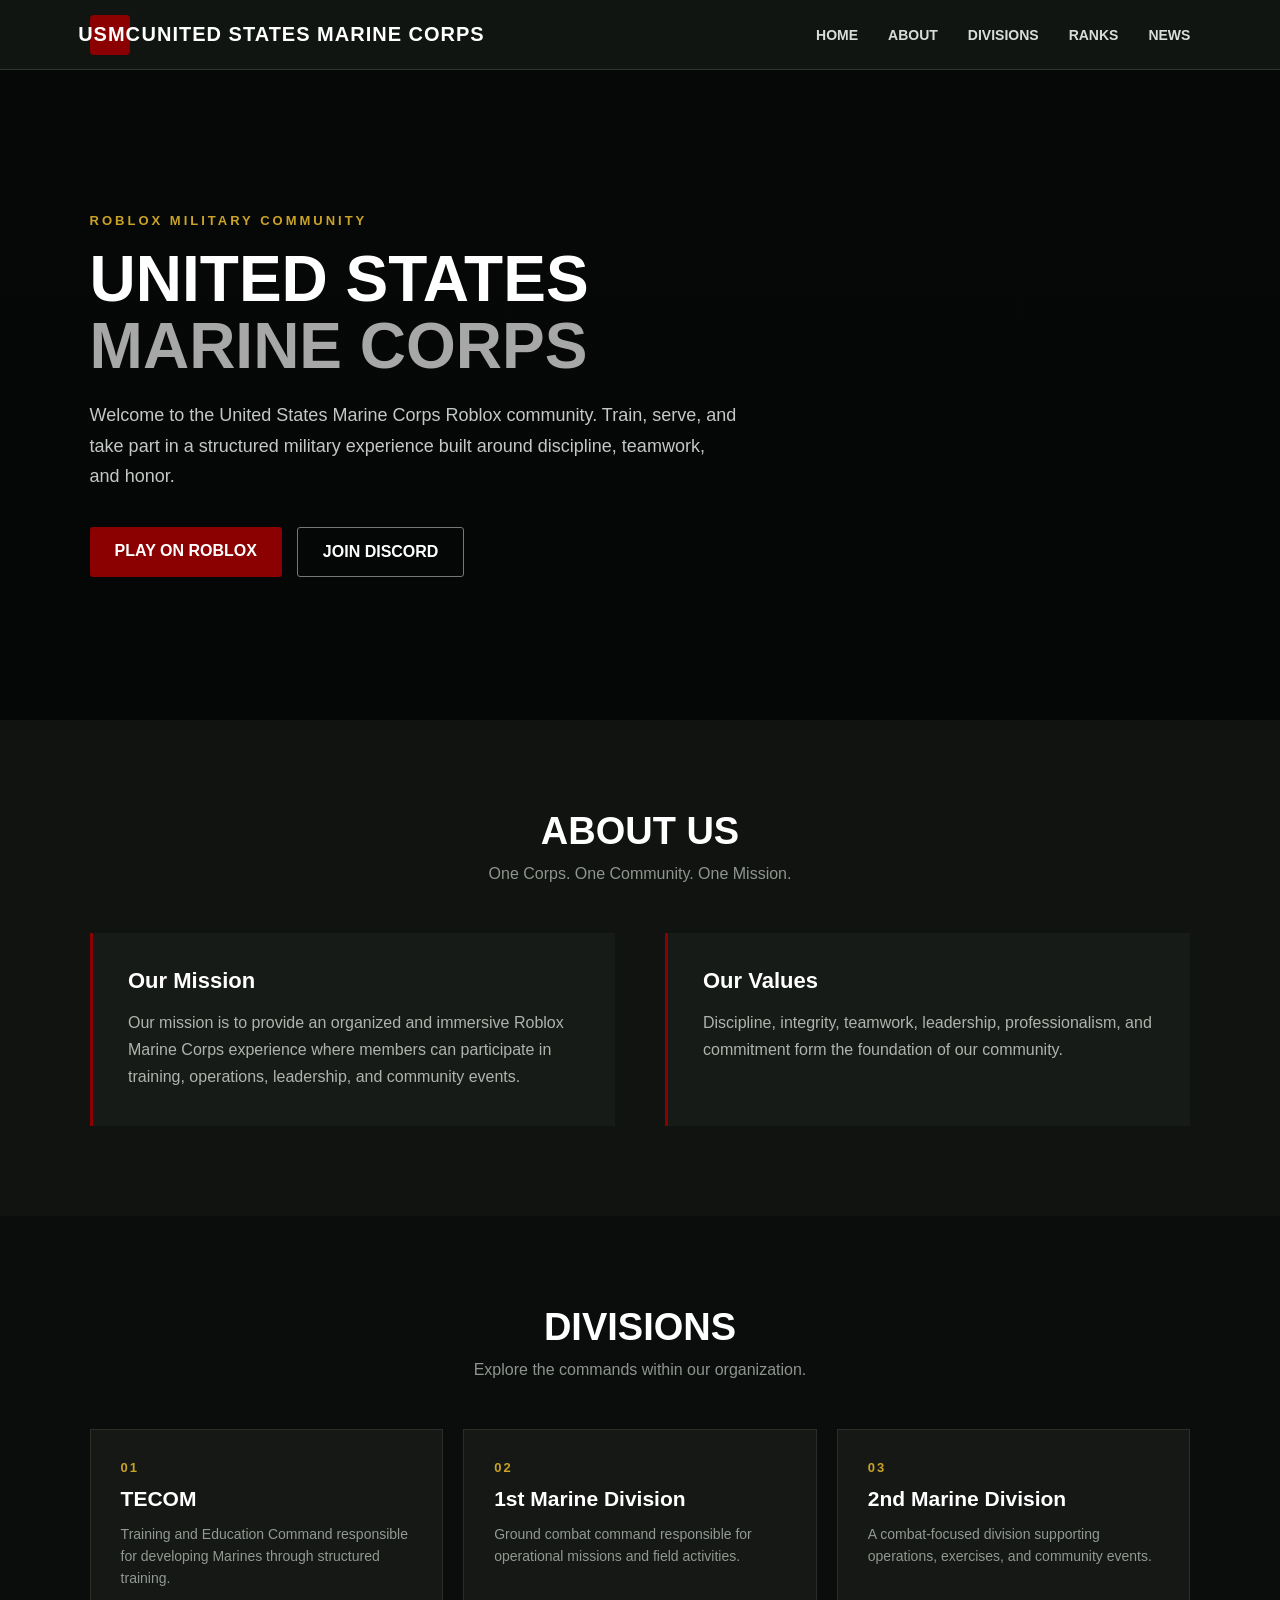
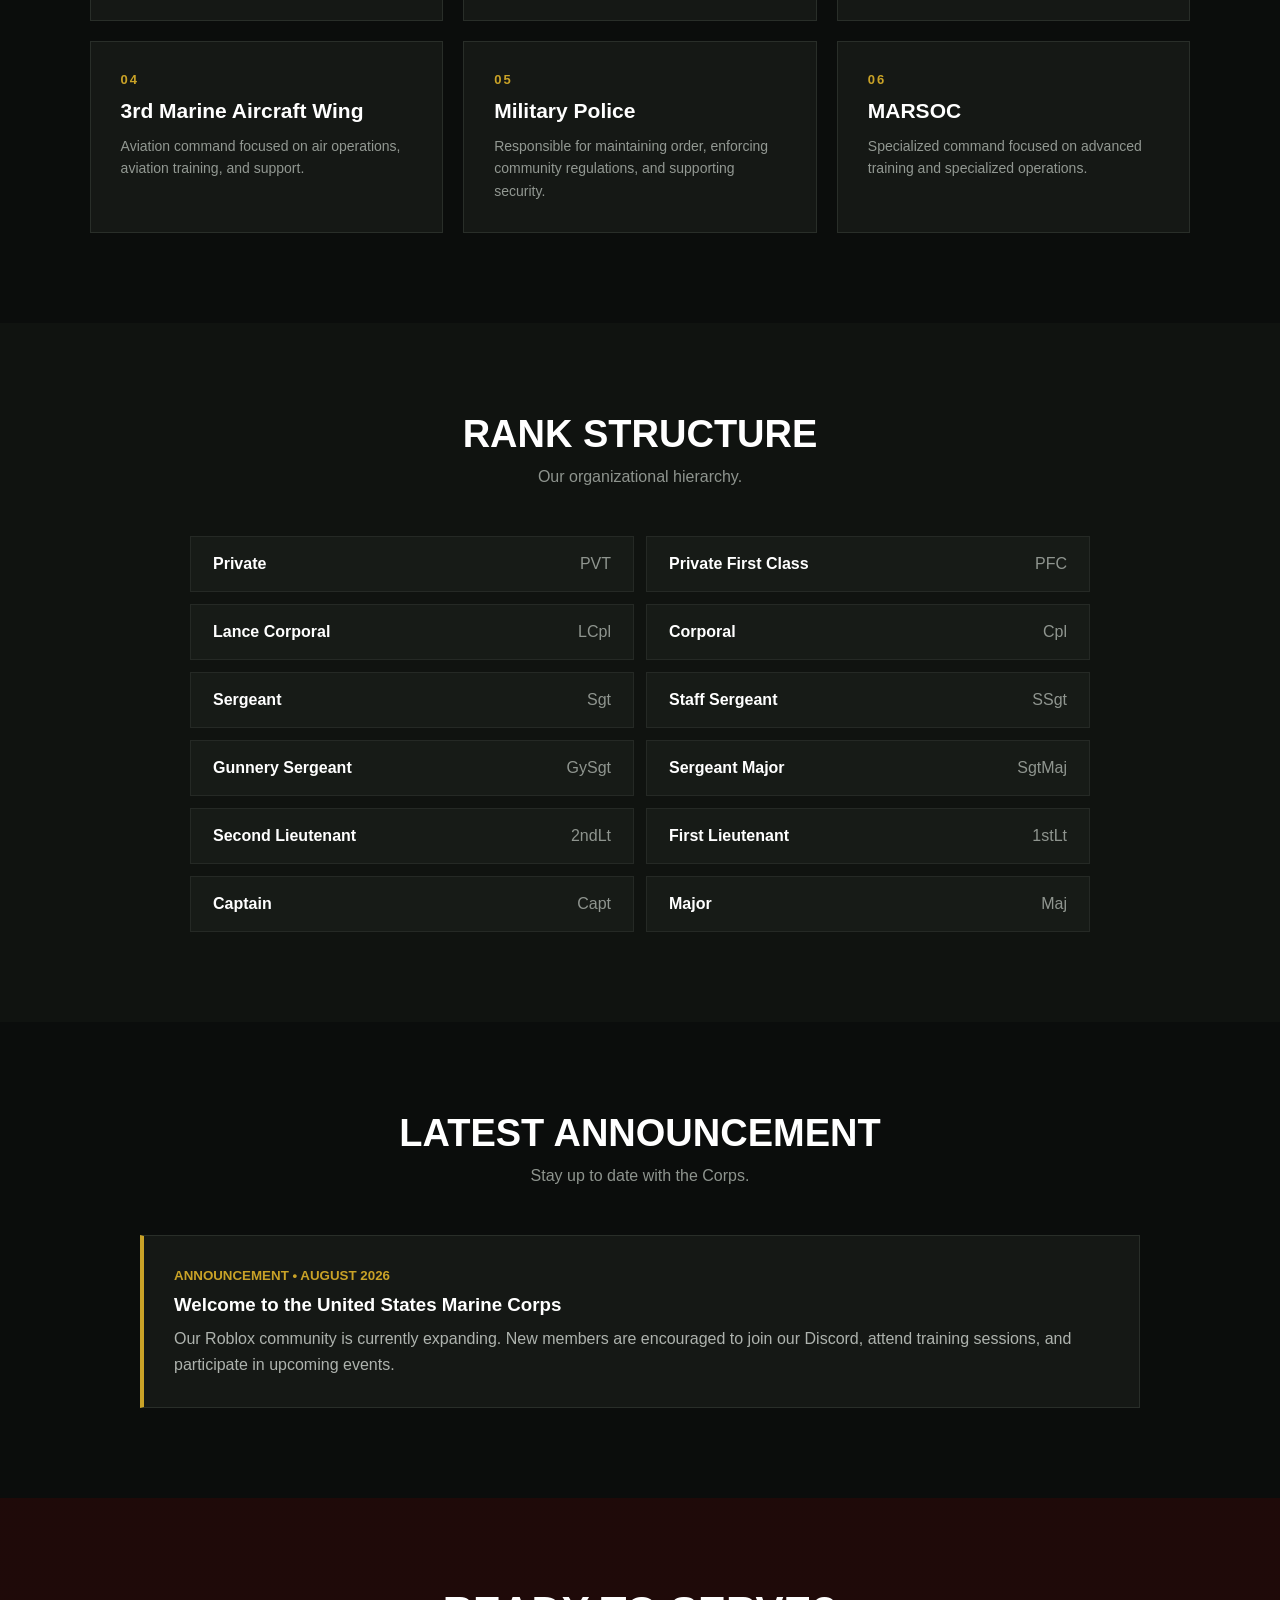
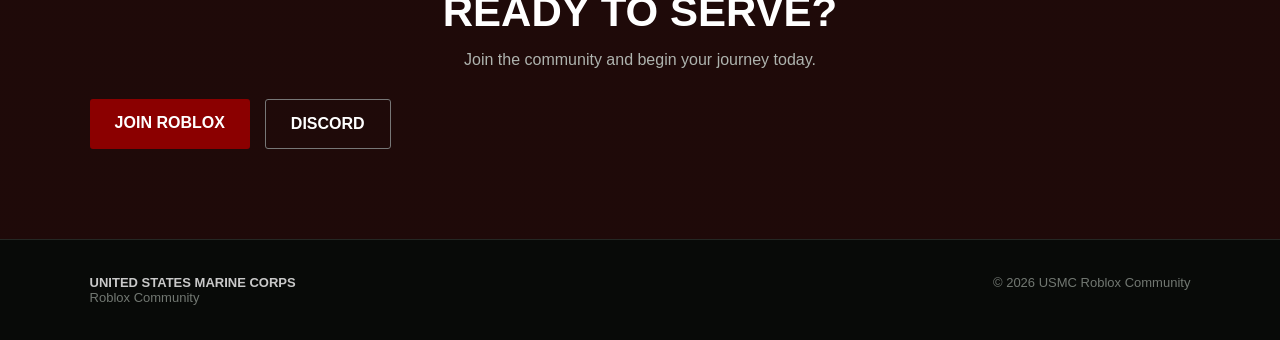
==== index.html @ 9f027468 "Create index.html" ====
<!DOCTYPE html>
<html lang="en">
<head>
    <meta charset="UTF-8">
    <meta name="viewport" content="width=device-width, initial-scale=1.0">

    <title>United States Marine Corps | Roblox</title>

    <style>
        * {
            margin: 0;
            padding: 0;
            box-sizing: border-box;
            font-family: Arial, Helvetica, sans-serif;
        }

        body {
            background: #0b0d0c;
            color: #ffffff;
        }

        /* NAVBAR */
        nav {
            height: 70px;
            background: #111512;
            border-bottom: 1px solid #303630;
            display: flex;
            align-items: center;
            justify-content: space-between;
            padding: 0 7%;
            position: sticky;
            top: 0;
            z-index: 1000;
        }

        .logo {
            display: flex;
            align-items: center;
            gap: 12px;
            font-size: 20px;
            font-weight: bold;
            letter-spacing: 1px;
        }

        .logo-icon {
            width: 40px;
            height: 40px;
            background: #8b0000;
            display: flex;
            align-items: center;
            justify-content: center;
            font-weight: bold;
            border-radius: 4px;
        }

        nav ul {
            list-style: none;
            display: flex;
            gap: 30px;
        }

        nav a {
            color: #d9ddd9;
            text-decoration: none;
            font-size: 14px;
            font-weight: bold;
            transition: 0.2s;
        }

        nav a:hover {
            color: #c9a227;
        }

        /* HERO */
        .hero {
            min-height: 650px;
            display: flex;
            align-items: center;
            padding: 80px 7%;
            background:
                linear-gradient(rgba(5, 7, 6, 0.82), rgba(5, 7, 6, 0.95)),
                url("https://images.unsplash.com/photo-1579912437766-7896df6d3cd3?auto=format&fit=crop&w=2000&q=80");
            background-size: cover;
            background-position: center;
        }

        .hero-content {
            max-width: 750px;
        }

        .eyebrow {
            color: #c9a227;
            font-weight: bold;
            letter-spacing: 3px;
            font-size: 13px;
            margin-bottom: 18px;
        }

        .hero h1 {
            font-size: 64px;
            line-height: 1.05;
            margin-bottom: 20px;
            text-transform: uppercase;
        }

        .hero h1 span {
            color: #a7a7a7;
        }

        .hero p {
            color: #c4c8c4;
            font-size: 18px;
            line-height: 1.7;
            max-width: 650px;
            margin-bottom: 35px;
        }

        .buttons {
            display: flex;
            gap: 15px;
            flex-wrap: wrap;
        }

        .button {
            display: inline-block;
            padding: 15px 25px;
            text-decoration: none;
            font-weight: bold;
            border-radius: 3px;
            transition: 0.2s;
        }

        .primary {
            background: #8b0000;
            color: white;
        }

        .primary:hover {
            background: #aa0000;
            transform: translateY(-2px);
        }

        .secondary {
            border: 1px solid #777;
            color: white;
        }

        .secondary:hover {
            border-color: #c9a227;
            color: #c9a227;
        }

        /* SECTIONS */
        section {
            padding: 90px 7%;
        }

        .section-title {
            text-align: center;
            margin-bottom: 50px;
        }

        .section-title h2 {
            font-size: 38px;
            text-transform: uppercase;
            margin-bottom: 12px;
        }

        .section-title p {
            color: #8e948e;
        }

        /* ABOUT */
        .about {
            background: #101310;
        }

        .about-grid {
            display: grid;
            grid-template-columns: 1fr 1fr;
            gap: 50px;
            max-width: 1100px;
            margin: auto;
        }

        .about-card {
            background: #171b17;
            padding: 35px;
            border-left: 3px solid #8b0000;
        }

        .about-card h3 {
            margin-bottom: 15px;
            font-size: 22px;
        }

        .about-card p {
            color: #aeb3ae;
            line-height: 1.7;
        }

        /* DIVISIONS */
        .division-grid {
            max-width: 1200px;
            margin: auto;
            display: grid;
            grid-template-columns: repeat(3, 1fr);
            gap: 20px;
        }

        .division {
            background: #151815;
            border: 1px solid #292e29;
            padding: 30px;
            transition: 0.25s;
        }

        .division:hover {
            transform: translateY(-5px);
            border-color: #8b0000;
        }

        .division-number {
            color: #c9a227;
            font-size: 13px;
            font-weight: bold;
            letter-spacing: 2px;
        }

        .division h3 {
            margin: 12px 0;
            font-size: 21px;
        }

        .division p {
            color: #929892;
            line-height: 1.6;
            font-size: 14px;
        }

        /* RANKS */
        .ranks {
            background: #101310;
        }

        .rank-list {
            max-width: 900px;
            margin: auto;
            display: grid;
            grid-template-columns: repeat(2, 1fr);
            gap: 12px;
        }

        .rank {
            background: #171b17;
            padding: 18px 22px;
            display: flex;
            justify-content: space-between;
            border: 1px solid #252925;
        }

        .rank span {
            color: #8f958f;
        }

        /* ANNOUNCEMENTS */
        .announcement {
            max-width: 1000px;
            margin: auto;
            background: #151815;
            border: 1px solid #292e29;
            padding: 30px;
            border-left: 4px solid #c9a227;
        }

        .announcement small {
            color: #c9a227;
            font-weight: bold;
        }

        .announcement h3 {
            margin: 10px 0;
        }

        .announcement p {
            color: #aeb3ae;
            line-height: 1.6;
        }

        /* CTA */
        .cta {
            text-align: center;
            background:
                linear-gradient(rgba(90, 0, 0, 0.25), rgba(90, 0, 0, 0.25)),
                #0b0d0c;
        }

        .cta h2 {
            font-size: 42px;
            margin-bottom: 15px;
        }

        .cta p {
            color: #aeb3ae;
            margin-bottom: 30px;
        }

        /* FOOTER */
        footer {
            background: #080a08;
            border-top: 1px solid #242824;
            padding: 35px 7%;
            display: flex;
            justify-content: space-between;
            color: #727872;
            font-size: 13px;
        }

        footer strong {
            color: #c9c9c9;
        }

        /* MOBILE */
        @media (max-width: 800px) {

            nav {
                padding: 0 5%;
            }

            nav ul {
                display: none;
            }

            .hero h1 {
                font-size: 42px;
            }

            .about-grid {
                grid-template-columns: 1fr;
            }

            .division-grid {
                grid-template-columns: 1fr;
            }

            .rank-list {
                grid-template-columns: 1fr;
            }

            footer {
                flex-direction: column;
                gap: 10px;
            }
        }
    </style>
</head>

<body>

    <!-- NAVIGATION -->
    <nav>
        <div class="logo">
            <div class="logo-icon">USMC</div>
            <span>UNITED STATES MARINE CORPS</span>
        </div>

        <ul>
            <li><a href="#home">HOME</a></li>
            <li><a href="#about">ABOUT</a></li>
            <li><a href="#divisions">DIVISIONS</a></li>
            <li><a href="#ranks">RANKS</a></li>
            <li><a href="#news">NEWS</a></li>
        </ul>
    </nav>

    <!-- HERO -->
    <section class="hero" id="home">
        <div class="hero-content">

            <div class="eyebrow">
                ROBLOX MILITARY COMMUNITY
            </div>

            <h1>
                UNITED STATES<br>
                <span>MARINE CORPS</span>
            </h1>

            <p>
                Welcome to the United States Marine Corps Roblox
                community. Train, serve, and take part in a structured
                military experience built around discipline, teamwork,
                and honor.
            </p>

            <div class="buttons">
                <!-- CHANGE THESE LINKS -->
                <a class="button primary"
                   href="https://www.roblox.com/"
                   target="_blank">
                    PLAY ON ROBLOX
                </a>

                <a class="button secondary"
                   href="https://discord.com/"
                   target="_blank">
                    JOIN DISCORD
                </a>
            </div>

        </div>
    </section>

    <!-- ABOUT -->
    <section class="about" id="about">

        <div class="section-title">
            <h2>About Us</h2>
            <p>One Corps. One Community. One Mission.</p>
        </div>

        <div class="about-grid">

            <div class="about-card">
                <h3>Our Mission</h3>
                <p>
                    Our mission is to provide an organized and immersive
                    Roblox Marine Corps experience where members can
                    participate in training, operations, leadership,
                    and community events.
                </p>
            </div>

            <div class="about-card">
                <h3>Our Values</h3>
                <p>
                    Discipline, integrity, teamwork, leadership,
                    professionalism, and commitment form the foundation
                    of our community.
                </p>
            </div>

        </div>
    </section>

    <!-- DIVISIONS -->
    <section id="divisions">

        <div class="section-title">
            <h2>Divisions</h2>
            <p>Explore the commands within our organization.</p>
        </div>

        <div class="division-grid">

            <div class="division">
                <div class="division-number">01</div>
                <h3>TECOM</h3>
                <p>
                    Training and Education Command responsible for
                    developing Marines through structured training.
                </p>
            </div>

            <div class="division">
                <div class="division-number">02</div>
                <h3>1st Marine Division</h3>
                <p>
                    Ground combat command responsible for operational
                    missions and field activities.
                </p>
            </div>

            <div class="division">
                <div class="division-number">03</div>
                <h3>2nd Marine Division</h3>
                <p>
                    A combat-focused division supporting operations,
                    exercises, and community events.
                </p>
            </div>

            <div class="division">
                <div class="division-number">04</div>
                <h3>3rd Marine Aircraft Wing</h3>
                <p>
                    Aviation command focused on air operations,
                    aviation training, and support.
                </p>
            </div>

            <div class="division">
                <div class="division-number">05</div>
                <h3>Military Police</h3>
                <p>
                    Responsible for maintaining order, enforcing
                    community regulations, and supporting security.
                </p>
            </div>

            <div class="division">
                <div class="division-number">06</div>
                <h3>MARSOC</h3>
                <p>
                    Specialized command focused on advanced training
                    and specialized operations.
                </p>
            </div>

        </div>
    </section>

    <!-- RANKS -->
    <section class="ranks" id="ranks">

        <div class="section-title">
            <h2>Rank Structure</h2>
            <p>Our organizational hierarchy.</p>
        </div>

        <div class="rank-list">

            <div class="rank">
                <strong>Private</strong>
                <span>PVT</span>
            </div>

            <div class="rank">
                <strong>Private First Class</strong>
                <span>PFC</span>
            </div>

            <div class="rank">
                <strong>Lance Corporal</strong>
                <span>LCpl</span>
            </div>

            <div class="rank">
                <strong>Corporal</strong>
                <span>Cpl</span>
            </div>

            <div class="rank">
                <strong>Sergeant</strong>
                <span>Sgt</span>
            </div>

            <div class="rank">
                <strong>Staff Sergeant</strong>
                <span>SSgt</span>
            </div>

            <div class="rank">
                <strong>Gunnery Sergeant</strong>
                <span>GySgt</span>
            </div>

            <div class="rank">
                <strong>Sergeant Major</strong>
                <span>SgtMaj</span>
            </div>

            <div class="rank">
                <strong>Second Lieutenant</strong>
                <span>2ndLt</span>
            </div>

            <div class="rank">
                <strong>First Lieutenant</strong>
                <span>1stLt</span>
            </div>

            <div class="rank">
                <strong>Captain</strong>
                <span>Capt</span>
            </div>

            <div class="rank">
                <strong>Major</strong>
                <span>Maj</span>
            </div>

        </div>
    </section>

    <!-- NEWS -->
    <section id="news">

        <div class="section-title">
            <h2>Latest Announcement</h2>
            <p>Stay up to date with the Corps.</p>
        </div>

        <div class="announcement">

            <small>ANNOUNCEMENT • AUGUST 2026</small>

            <h3>Welcome to the United States Marine Corps</h3>

            <p>
                Our Roblox community is currently expanding.
                New members are encouraged to join our Discord,
                attend training sessions, and participate in
                upcoming events.
            </p>

        </div>

    </section>

    <!-- CALL TO ACTION -->
    <section class="cta">

        <h2>READY TO SERVE?</h2>

        <p>
            Join the community and begin your journey today.
        </p>

        <div class="buttons">

            <a class="button primary"
               href="https://www.roblox.com/"
               target="_blank">
                JOIN ROBLOX
            </a>

            <a class="button secondary"
               href="https://discord.com/"
               target="_blank">
                DISCORD
            </a>

        </div>

    </section>

    <!-- FOOTER -->
    <footer>

        <div>
            <strong>UNITED STATES MARINE CORPS</strong>
            <br>
            Roblox Community
        </div>

        <div>
            © 2026 USMC Roblox Community
        </div>

    </footer>

</body>
</html>
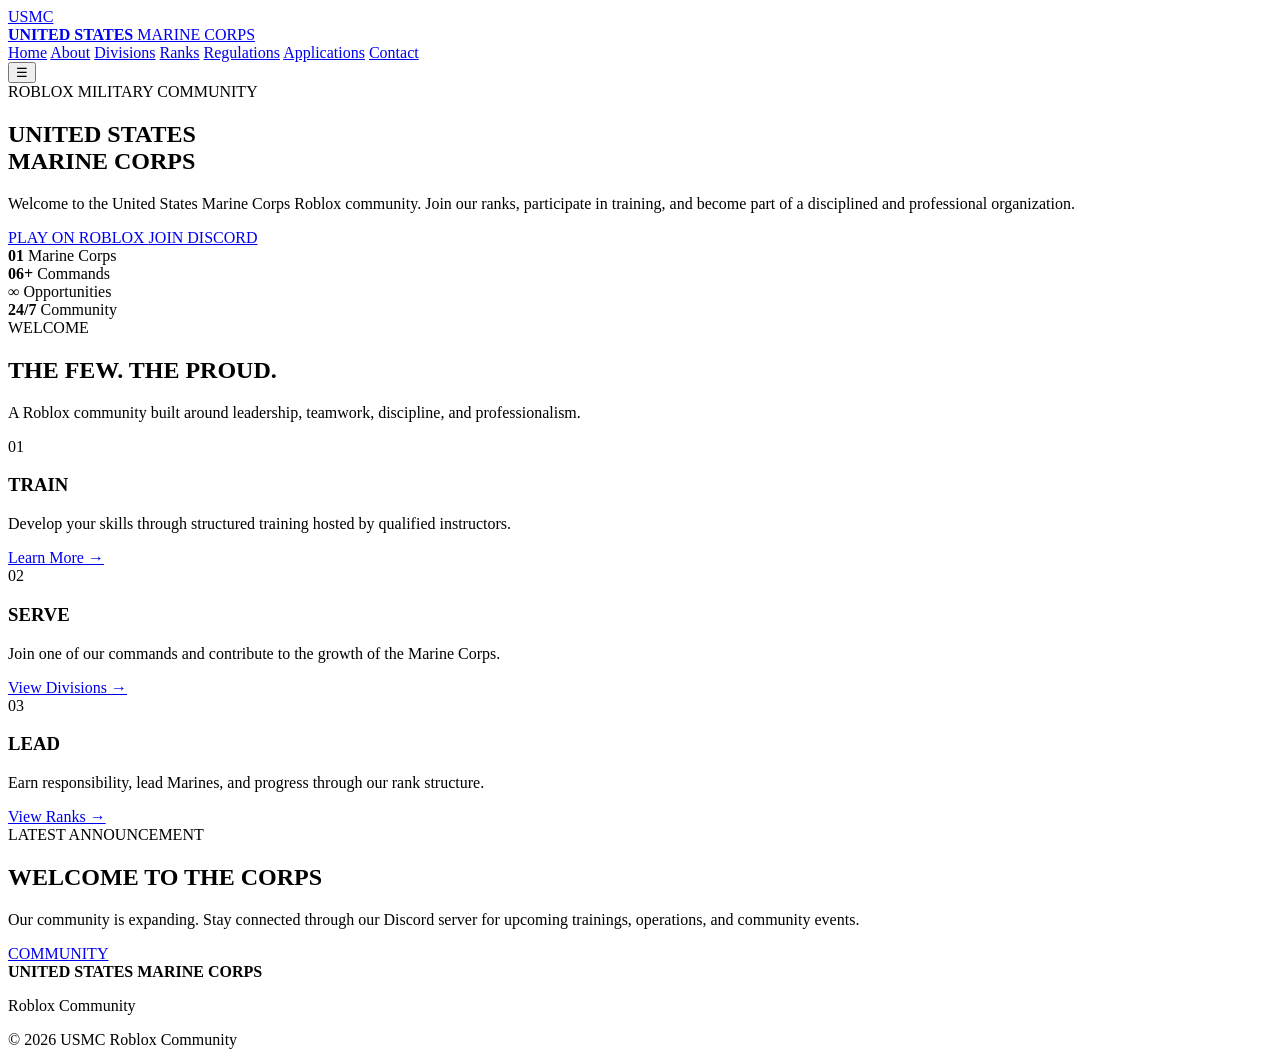
==== commit 3637ecae: "Update index.html" ====
--- a/index.html
+++ b/index.html
@@ -3,652 +3,176 @@
 <head>
     <meta charset="UTF-8">
     <meta name="viewport" content="width=device-width, initial-scale=1.0">
-
-    <title>United States Marine Corps | Roblox</title>
-
-    <style>
-        * {
-            margin: 0;
-            padding: 0;
-            box-sizing: border-box;
-            font-family: Arial, Helvetica, sans-serif;
-        }
-
-        body {
-            background: #0b0d0c;
-            color: #ffffff;
-        }
-
-        /* NAVBAR */
-        nav {
-            height: 70px;
-            background: #111512;
-            border-bottom: 1px solid #303630;
-            display: flex;
-            align-items: center;
-            justify-content: space-between;
-            padding: 0 7%;
-            position: sticky;
-            top: 0;
-            z-index: 1000;
-        }
-
-        .logo {
-            display: flex;
-            align-items: center;
-            gap: 12px;
-            font-size: 20px;
-            font-weight: bold;
-            letter-spacing: 1px;
-        }
-
-        .logo-icon {
-            width: 40px;
-            height: 40px;
-            background: #8b0000;
-            display: flex;
-            align-items: center;
-            justify-content: center;
-            font-weight: bold;
-            border-radius: 4px;
-        }
-
-        nav ul {
-            list-style: none;
-            display: flex;
-            gap: 30px;
-        }
-
-        nav a {
-            color: #d9ddd9;
-            text-decoration: none;
-            font-size: 14px;
-            font-weight: bold;
-            transition: 0.2s;
-        }
-
-        nav a:hover {
-            color: #c9a227;
-        }
-
-        /* HERO */
-        .hero {
-            min-height: 650px;
-            display: flex;
-            align-items: center;
-            padding: 80px 7%;
-            background:
-                linear-gradient(rgba(5, 7, 6, 0.82), rgba(5, 7, 6, 0.95)),
-                url("https://images.unsplash.com/photo-1579912437766-7896df6d3cd3?auto=format&fit=crop&w=2000&q=80");
-            background-size: cover;
-            background-position: center;
-        }
-
-        .hero-content {
-            max-width: 750px;
-        }
-
-        .eyebrow {
-            color: #c9a227;
-            font-weight: bold;
-            letter-spacing: 3px;
-            font-size: 13px;
-            margin-bottom: 18px;
-        }
-
-        .hero h1 {
-            font-size: 64px;
-            line-height: 1.05;
-            margin-bottom: 20px;
-            text-transform: uppercase;
-        }
-
-        .hero h1 span {
-            color: #a7a7a7;
-        }
-
-        .hero p {
-            color: #c4c8c4;
-            font-size: 18px;
-            line-height: 1.7;
-            max-width: 650px;
-            margin-bottom: 35px;
-        }
-
-        .buttons {
-            display: flex;
-            gap: 15px;
-            flex-wrap: wrap;
-        }
-
-        .button {
-            display: inline-block;
-            padding: 15px 25px;
-            text-decoration: none;
-            font-weight: bold;
-            border-radius: 3px;
-            transition: 0.2s;
-        }
-
-        .primary {
-            background: #8b0000;
-            color: white;
-        }
-
-        .primary:hover {
-            background: #aa0000;
-            transform: translateY(-2px);
-        }
-
-        .secondary {
-            border: 1px solid #777;
-            color: white;
-        }
-
-        .secondary:hover {
-            border-color: #c9a227;
-            color: #c9a227;
-        }
-
-        /* SECTIONS */
-        section {
-            padding: 90px 7%;
-        }
-
-        .section-title {
-            text-align: center;
-            margin-bottom: 50px;
-        }
-
-        .section-title h2 {
-            font-size: 38px;
-            text-transform: uppercase;
-            margin-bottom: 12px;
-        }
-
-        .section-title p {
-            color: #8e948e;
-        }
-
-        /* ABOUT */
-        .about {
-            background: #101310;
-        }
-
-        .about-grid {
-            display: grid;
-            grid-template-columns: 1fr 1fr;
-            gap: 50px;
-            max-width: 1100px;
-            margin: auto;
-        }
-
-        .about-card {
-            background: #171b17;
-            padding: 35px;
-            border-left: 3px solid #8b0000;
-        }
-
-        .about-card h3 {
-            margin-bottom: 15px;
-            font-size: 22px;
-        }
-
-        .about-card p {
-            color: #aeb3ae;
-            line-height: 1.7;
-        }
-
-        /* DIVISIONS */
-        .division-grid {
-            max-width: 1200px;
-            margin: auto;
-            display: grid;
-            grid-template-columns: repeat(3, 1fr);
-            gap: 20px;
-        }
-
-        .division {
-            background: #151815;
-            border: 1px solid #292e29;
-            padding: 30px;
-            transition: 0.25s;
-        }
-
-        .division:hover {
-            transform: translateY(-5px);
-            border-color: #8b0000;
-        }
-
-        .division-number {
-            color: #c9a227;
-            font-size: 13px;
-            font-weight: bold;
-            letter-spacing: 2px;
-        }
-
-        .division h3 {
-            margin: 12px 0;
-            font-size: 21px;
-        }
-
-        .division p {
-            color: #929892;
-            line-height: 1.6;
-            font-size: 14px;
-        }
-
-        /* RANKS */
-        .ranks {
-            background: #101310;
-        }
-
-        .rank-list {
-            max-width: 900px;
-            margin: auto;
-            display: grid;
-            grid-template-columns: repeat(2, 1fr);
-            gap: 12px;
-        }
-
-        .rank {
-            background: #171b17;
-            padding: 18px 22px;
-            display: flex;
-            justify-content: space-between;
-            border: 1px solid #252925;
-        }
-
-        .rank span {
-            color: #8f958f;
-        }
-
-        /* ANNOUNCEMENTS */
-        .announcement {
-            max-width: 1000px;
-            margin: auto;
-            background: #151815;
-            border: 1px solid #292e29;
-            padding: 30px;
-            border-left: 4px solid #c9a227;
-        }
-
-        .announcement small {
-            color: #c9a227;
-            font-weight: bold;
-        }
-
-        .announcement h3 {
-            margin: 10px 0;
-        }
-
-        .announcement p {
-            color: #aeb3ae;
-            line-height: 1.6;
-        }
-
-        /* CTA */
-        .cta {
-            text-align: center;
-            background:
-                linear-gradient(rgba(90, 0, 0, 0.25), rgba(90, 0, 0, 0.25)),
-                #0b0d0c;
-        }
-
-        .cta h2 {
-            font-size: 42px;
-            margin-bottom: 15px;
-        }
-
-        .cta p {
-            color: #aeb3ae;
-            margin-bottom: 30px;
-        }
-
-        /* FOOTER */
-        footer {
-            background: #080a08;
-            border-top: 1px solid #242824;
-            padding: 35px 7%;
-            display: flex;
-            justify-content: space-between;
-            color: #727872;
-            font-size: 13px;
-        }
-
-        footer strong {
-            color: #c9c9c9;
-        }
-
-        /* MOBILE */
-        @media (max-width: 800px) {
-
-            nav {
-                padding: 0 5%;
-            }
-
-            nav ul {
-                display: none;
-            }
-
-            .hero h1 {
-                font-size: 42px;
-            }
-
-            .about-grid {
-                grid-template-columns: 1fr;
-            }
-
-            .division-grid {
-                grid-template-columns: 1fr;
-            }
-
-            .rank-list {
-                grid-template-columns: 1fr;
-            }
-
-            footer {
-                flex-direction: column;
-                gap: 10px;
-            }
-        }
-    </style>
+    <title>USMC | Home</title>
+    <link rel="stylesheet" href="css/style.css">
 </head>
 
 <body>
 
-    <!-- NAVIGATION -->
-    <nav>
-        <div class="logo">
-            <div class="logo-icon">USMC</div>
-            <span>UNITED STATES MARINE CORPS</span>
+<header>
+    <nav class="navbar">
+        <a href="index.html" class="brand">
+            <div class="brand-logo">USMC</div>
+            <div>
+                <strong>UNITED STATES</strong>
+                <span>MARINE CORPS</span>
+            </div>
+        </a>
+
+        <div class="nav-links">
+            <a class="active" href="index.html">Home</a>
+            <a href="about.html">About</a>
+            <a href="divisions.html">Divisions</a>
+            <a href="ranks.html">Ranks</a>
+            <a href="regulations.html">Regulations</a>
+            <a href="applications.html">Applications</a>
+            <a href="contact.html">Contact</a>
         </div>
 
-        <ul>
-            <li><a href="#home">HOME</a></li>
-            <li><a href="#about">ABOUT</a></li>
-            <li><a href="#divisions">DIVISIONS</a></li>
-            <li><a href="#ranks">RANKS</a></li>
-            <li><a href="#news">NEWS</a></li>
-        </ul>
+        <button class="menu-btn" onclick="toggleMenu()">☰</button>
     </nav>
+</header>
 
-    <!-- HERO -->
-    <section class="hero" id="home">
-        <div class="hero-content">
+<main>
 
-            <div class="eyebrow">
-                ROBLOX MILITARY COMMUNITY
-            </div>
+<section class="hero">
+    <div class="hero-overlay"></div>
 
-            <h1>
-                UNITED STATES<br>
-                <span>MARINE CORPS</span>
-            </h1>
+    <div class="hero-content">
+        <div class="badge-text">ROBLOX MILITARY COMMUNITY</div>
 
-            <p>
-                Welcome to the United States Marine Corps Roblox
-                community. Train, serve, and take part in a structured
-                military experience built around discipline, teamwork,
-                and honor.
-            </p>
-
-            <div class="buttons">
-                <!-- CHANGE THESE LINKS -->
-                <a class="button primary"
-                   href="https://www.roblox.com/"
-                   target="_blank">
-                    PLAY ON ROBLOX
-                </a>
-
-                <a class="button secondary"
-                   href="https://discord.com/"
-                   target="_blank">
-                    JOIN DISCORD
-                </a>
-            </div>
-
-        </div>
-    </section>
-
-    <!-- ABOUT -->
-    <section class="about" id="about">
-
-        <div class="section-title">
-            <h2>About Us</h2>
-            <p>One Corps. One Community. One Mission.</p>
-        </div>
-
-        <div class="about-grid">
-
-            <div class="about-card">
-                <h3>Our Mission</h3>
-                <p>
-                    Our mission is to provide an organized and immersive
-                    Roblox Marine Corps experience where members can
-                    participate in training, operations, leadership,
-                    and community events.
-                </p>
-            </div>
-
-            <div class="about-card">
-                <h3>Our Values</h3>
-                <p>
-                    Discipline, integrity, teamwork, leadership,
-                    professionalism, and commitment form the foundation
-                    of our community.
-                </p>
-            </div>
-
-        </div>
-    </section>
-
-    <!-- DIVISIONS -->
-    <section id="divisions">
-
-        <div class="section-title">
-            <h2>Divisions</h2>
-            <p>Explore the commands within our organization.</p>
-        </div>
-
-        <div class="division-grid">
-
-            <div class="division">
-                <div class="division-number">01</div>
-                <h3>TECOM</h3>
-                <p>
-                    Training and Education Command responsible for
-                    developing Marines through structured training.
-                </p>
-            </div>
-
-            <div class="division">
-                <div class="division-number">02</div>
-                <h3>1st Marine Division</h3>
-                <p>
-                    Ground combat command responsible for operational
-                    missions and field activities.
-                </p>
-            </div>
-
-            <div class="division">
-                <div class="division-number">03</div>
-                <h3>2nd Marine Division</h3>
-                <p>
-                    A combat-focused division supporting operations,
-                    exercises, and community events.
-                </p>
-            </div>
-
-            <div class="division">
-                <div class="division-number">04</div>
-                <h3>3rd Marine Aircraft Wing</h3>
-                <p>
-                    Aviation command focused on air operations,
-                    aviation training, and support.
-                </p>
-            </div>
-
-            <div class="division">
-                <div class="division-number">05</div>
-                <h3>Military Police</h3>
-                <p>
-                    Responsible for maintaining order, enforcing
-                    community regulations, and supporting security.
-                </p>
-            </div>
-
-            <div class="division">
-                <div class="division-number">06</div>
-                <h3>MARSOC</h3>
-                <p>
-                    Specialized command focused on advanced training
-                    and specialized operations.
-                </p>
-            </div>
-
-        </div>
-    </section>
-
-    <!-- RANKS -->
-    <section class="ranks" id="ranks">
-
-        <div class="section-title">
-            <h2>Rank Structure</h2>
-            <p>Our organizational hierarchy.</p>
-        </div>
-
-        <div class="rank-list">
-
-            <div class="rank">
-                <strong>Private</strong>
-                <span>PVT</span>
-            </div>
-
-            <div class="rank">
-                <strong>Private First Class</strong>
-                <span>PFC</span>
-            </div>
-
-            <div class="rank">
-                <strong>Lance Corporal</strong>
-                <span>LCpl</span>
-            </div>
-
-            <div class="rank">
-                <strong>Corporal</strong>
-                <span>Cpl</span>
-            </div>
-
-            <div class="rank">
-                <strong>Sergeant</strong>
-                <span>Sgt</span>
-            </div>
-
-            <div class="rank">
-                <strong>Staff Sergeant</strong>
-                <span>SSgt</span>
-            </div>
-
-            <div class="rank">
-                <strong>Gunnery Sergeant</strong>
-                <span>GySgt</span>
-            </div>
-
-            <div class="rank">
-                <strong>Sergeant Major</strong>
-                <span>SgtMaj</span>
-            </div>
-
-            <div class="rank">
-                <strong>Second Lieutenant</strong>
-                <span>2ndLt</span>
-            </div>
-
-            <div class="rank">
-                <strong>First Lieutenant</strong>
-                <span>1stLt</span>
-            </div>
-
-            <div class="rank">
-                <strong>Captain</strong>
-                <span>Capt</span>
-            </div>
-
-            <div class="rank">
-                <strong>Major</strong>
-                <span>Maj</span>
-            </div>
-
-        </div>
-    </section>
-
-    <!-- NEWS -->
-    <section id="news">
-
-        <div class="section-title">
-            <h2>Latest Announcement</h2>
-            <p>Stay up to date with the Corps.</p>
-        </div>
-
-        <div class="announcement">
-
-            <small>ANNOUNCEMENT • AUGUST 2026</small>
-
-            <h3>Welcome to the United States Marine Corps</h3>
-
-            <p>
-                Our Roblox community is currently expanding.
-                New members are encouraged to join our Discord,
-                attend training sessions, and participate in
-                upcoming events.
-            </p>
-
-        </div>
-
-    </section>
-
-    <!-- CALL TO ACTION -->
-    <section class="cta">
-
-        <h2>READY TO SERVE?</h2>
+        <h1>UNITED STATES<br><span>MARINE CORPS</span></h1>
 
         <p>
-            Join the community and begin your journey today.
+            Welcome to the United States Marine Corps Roblox community.
+            Join our ranks, participate in training, and become part of
+            a disciplined and professional organization.
         </p>
 
         <div class="buttons">
-
-            <a class="button primary"
-               href="https://www.roblox.com/"
-               target="_blank">
-                JOIN ROBLOX
+            <a href="https://www.roblox.com/" target="_blank" class="btn btn-red">
+                PLAY ON ROBLOX
             </a>
 
-            <a class="button secondary"
-               href="https://discord.com/"
-               target="_blank">
-                DISCORD
+            <a href="https://discord.com/" target="_blank" class="btn btn-outline">
+                JOIN DISCORD
             </a>
+        </div>
+    </div>
+</section>
 
+
+<section class="stats">
+
+    <div class="stat">
+        <strong>01</strong>
+        <span>Marine Corps</span>
+    </div>
+
+    <div class="stat">
+        <strong>06+</strong>
+        <span>Commands</span>
+    </div>
+
+    <div class="stat">
+        <strong>∞</strong>
+        <span>Opportunities</span>
+    </div>
+
+    <div class="stat">
+        <strong>24/7</strong>
+        <span>Community</span>
+    </div>
+
+</section>
+
+
+<section class="section">
+
+    <div class="section-heading">
+        <span>WELCOME</span>
+        <h2>THE FEW. THE PROUD.</h2>
+        <p>
+            A Roblox community built around leadership, teamwork,
+            discipline, and professionalism.
+        </p>
+    </div>
+
+    <div class="cards">
+
+        <div class="card">
+            <div class="card-number">01</div>
+            <h3>TRAIN</h3>
+            <p>
+                Develop your skills through structured training
+                hosted by qualified instructors.
+            </p>
+            <a href="about.html">Learn More →</a>
         </div>
 
-    </section>
+        <div class="card">
+            <div class="card-number">02</div>
+            <h3>SERVE</h3>
+            <p>
+                Join one of our commands and contribute to the
+                growth of the Marine Corps.
+            </p>
+            <a href="divisions.html">View Divisions →</a>
+        </div>
 
-    <!-- FOOTER -->
-    <footer>
+        <div class="card">
+            <div class="card-number">03</div>
+            <h3>LEAD</h3>
+            <p>
+                Earn responsibility, lead Marines, and progress
+                through our rank structure.
+            </p>
+            <a href="ranks.html">View Ranks →</a>
+        </div>
+
+    </div>
+
+</section>
+
+
+<section class="announcement-section">
+
+    <div class="announcement">
 
         <div>
-            <strong>UNITED STATES MARINE CORPS</strong>
-            <br>
-            Roblox Community
+            <span class="announcement-label">LATEST ANNOUNCEMENT</span>
+
+            <h2>WELCOME TO THE CORPS</h2>
+
+            <p>
+                Our community is expanding. Stay connected through
+                our Discord server for upcoming trainings, operations,
+                and community events.
+            </p>
         </div>
 
-        <div>
-            © 2026 USMC Roblox Community
-        </div>
+        <a href="contact.html" class="btn btn-red">
+            COMMUNITY
+        </a>
 
-    </footer>
+    </div>
 
+</section>
+
+</main>
+
+
+<footer>
+    <div>
+        <strong>UNITED STATES MARINE CORPS</strong>
+        <p>Roblox Community</p>
+    </div>
+
+    <div>
+        © 2026 USMC Roblox Community
+    </div>
+</footer>
+
+<script src="js/main.js"></script>
 </body>
 </html>
